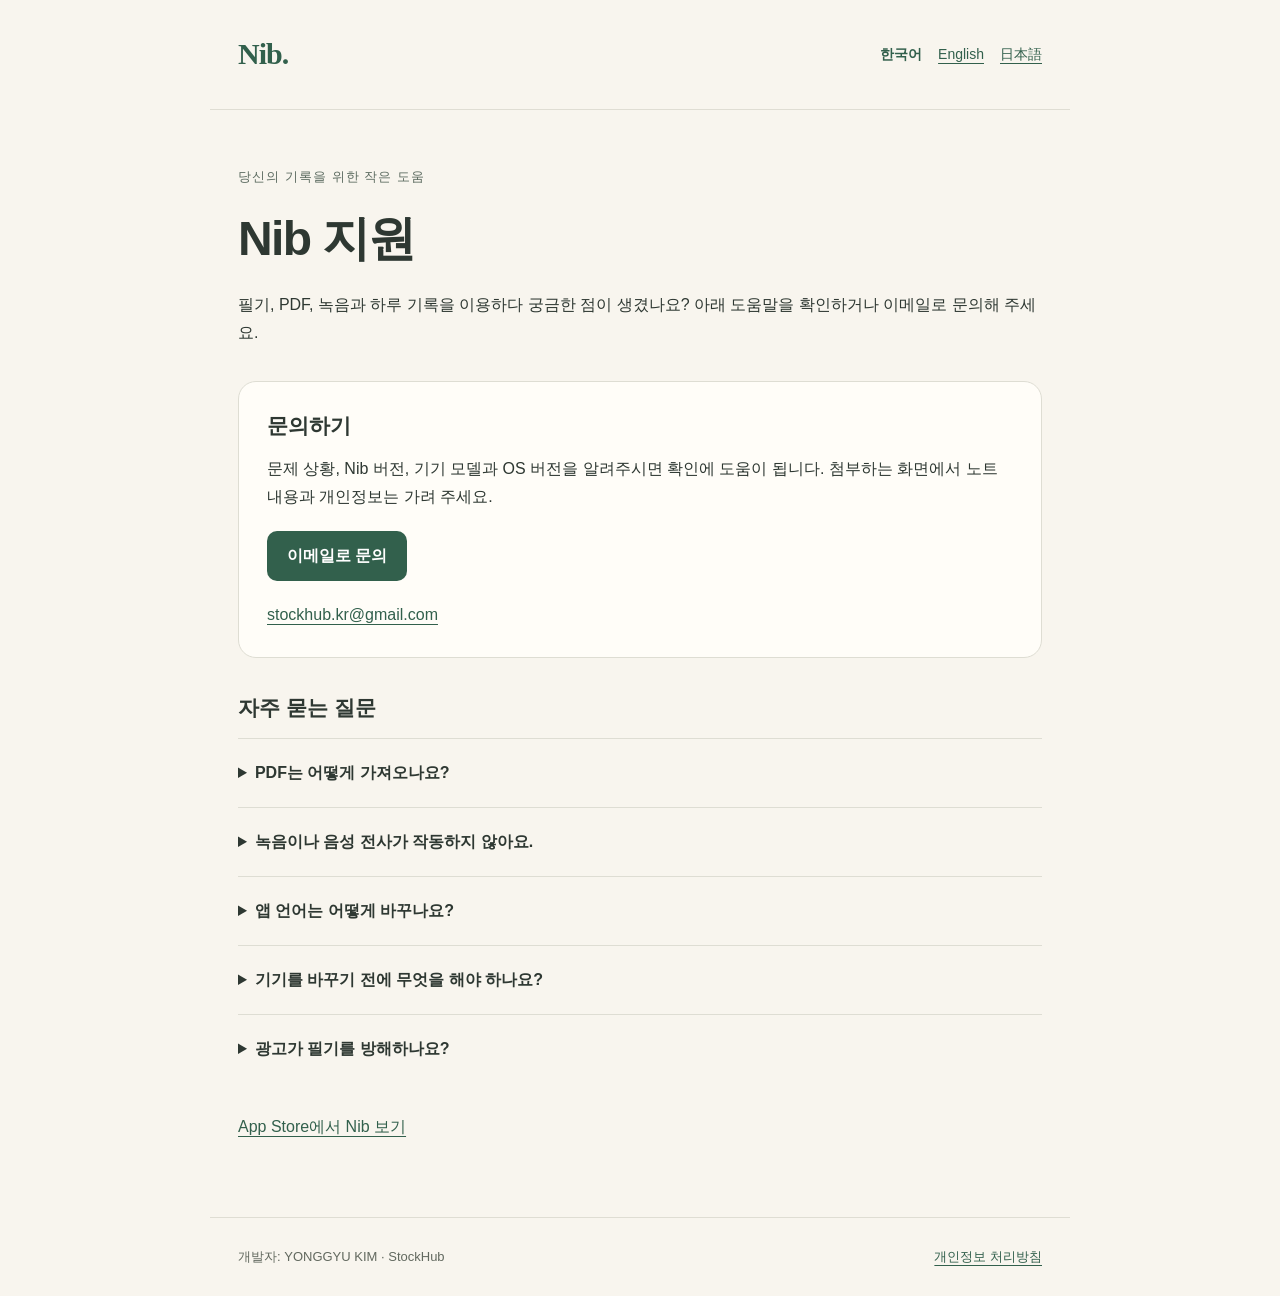
==== index.html @ 7907a246 "Add Nib support and privacy pages in Korean, English and Japanese" ====
<!doctype html>
<html lang="ko"><head><meta charset="utf-8"><meta name="viewport" content="width=device-width, initial-scale=1"><meta name="description" content="Nib 지원 — Nib"><title>Nib 지원</title><link rel="stylesheet" href="styles.css"></head><body><header><a class="brand" href="index.html">Nib<span aria-hidden="true">.</span></a><nav aria-label="Language"><a href="index.html" lang="ko" aria-current="page">한국어</a><a href="en.html" lang="en">English</a><a href="ja.html" lang="ja">日本語</a></nav></header><main class="support"><p class="eyebrow">당신의 기록을 위한 작은 도움</p><h1>Nib 지원</h1><p>필기, PDF, 녹음과 하루 기록을 이용하다 궁금한 점이 생겼나요? 아래 도움말을 확인하거나 이메일로 문의해 주세요.</p><section class="card"><h2>문의하기</h2><p>문제 상황, Nib 버전, 기기 모델과 OS 버전을 알려주시면 확인에 도움이 됩니다. 첨부하는 화면에서 노트 내용과 개인정보는 가려 주세요.</p><p><a href="mailto:stockhub.kr@gmail.com?subject=Nib%20Support" class="button">이메일로 문의</a></p><a href="mailto:stockhub.kr@gmail.com">stockhub.kr@gmail.com</a></section><section><h2>자주 묻는 질문</h2><details><summary>PDF는 어떻게 가져오나요?</summary><p>앱의 PDF 가져오기 기능에서 파일을 선택하세요. iCloud Drive 또는 파일 앱에 있는 문서를 선택하고, 필요한 페이지 범위를 지정할 수 있습니다.</p></details><details><summary>녹음이나 음성 전사가 작동하지 않아요.</summary><p>기기 설정에서 Nib의 마이크와 음성 인식 권한을 확인하세요. 음성 전사는 Apple 서비스, 선택한 언어, 네트워크 및 기기 지원 여부에 따라 이용 가능 여부가 달라질 수 있습니다.</p></details><details><summary>앱 언어는 어떻게 바꾸나요?</summary><p>Nib 설정에서 앱 언어를 변경하세요. 변경 후 앱을 다시 실행하면 새 언어가 반영됩니다.</p></details><details><summary>기기를 바꾸기 전에 무엇을 해야 하나요?</summary><p>기기 안의 데이터가 자동으로 다른 기기로 이전된다고 가정하지 마세요. 앱에서 제공되는 백업·내보내기 기능으로 사본을 저장하고, 파일이 정상적으로 열리는지 확인하세요.</p></details><details><summary>광고가 필기를 방해하나요?</summary><p>광고가 활성화된 버전에서는 라이브러리 하단 배너만 사용하도록 준비하고 있습니다. 필기 화면에는 광고를 배치하지 않습니다. 1.3.26에는 이 광고 기능이 포함되어 있지 않습니다.</p></details></section><p><a href="https://apps.apple.com/app/id6763570270">App Store에서 Nib 보기</a></p></main><footer><span>개발자: YONGGYU KIM · StockHub</span><a href="privacy.html">개인정보 처리방침</a></footer></body></html>
---- styles.css ----
*{box-sizing:border-box}html{color-scheme:light;background:#f8f5ee;color:#2e3832;font-family:-apple-system,BlinkMacSystemFont,"Segoe UI",sans-serif;line-height:1.75}body{margin:0}a{color:#32604c;text-underline-offset:4px}a:focus-visible,summary:focus-visible{outline:3px solid #8a4b18;outline-offset:5px}header,main,footer{max-width:860px;margin:auto;padding:28px}header{display:flex;justify-content:space-between;align-items:center;border-bottom:1px solid #dfddd3;gap:20px}.brand{font-family:Georgia,serif;font-size:30px;font-weight:bold;text-decoration:none;letter-spacing:-1px}nav{display:flex;gap:16px;flex-wrap:wrap;font-size:14px}nav a[aria-current=page]{font-weight:700;text-decoration:none}main{padding-top:56px;padding-bottom:56px}.eyebrow{font-size:13px;color:#5c6b60;letter-spacing:.08em}h1{font-size:clamp(32px,6vw,48px);line-height:1.3;letter-spacing:-.035em;margin:12px 0 20px}h2{font-size:21px;margin:0 0 14px;line-height:1.5}p{margin:0 0 20px}section{margin:30px 0}.card{border:1px solid #deddd3;border-radius:18px;background:#fffdf8;padding:28px;margin:34px 0}.button{display:inline-block;background:#32604c;color:white;padding:11px 20px;border-radius:10px;font-weight:600;text-decoration:none;max-width:100%;overflow-wrap:anywhere}.muted{font-size:14px;color:#62695f}details{border-top:1px solid #deddd3;padding:20px 0}summary{font-weight:650;cursor:pointer}details p{margin:12px 0 0}footer{border-top:1px solid #dfddd3;font-size:13px;color:#62695f;display:flex;justify-content:space-between;gap:20px;flex-wrap:wrap}.policy section{margin:36px 0}.policy .scope{border-left:3px solid #789080;padding-left:20px}.related{padding-left:22px}@media(max-width:520px){header,main,footer{padding:22px}header{align-items:flex-start}.brand{font-size:27px}nav{gap:12px;font-size:13px}main{padding-top:36px}.card{padding:22px}}
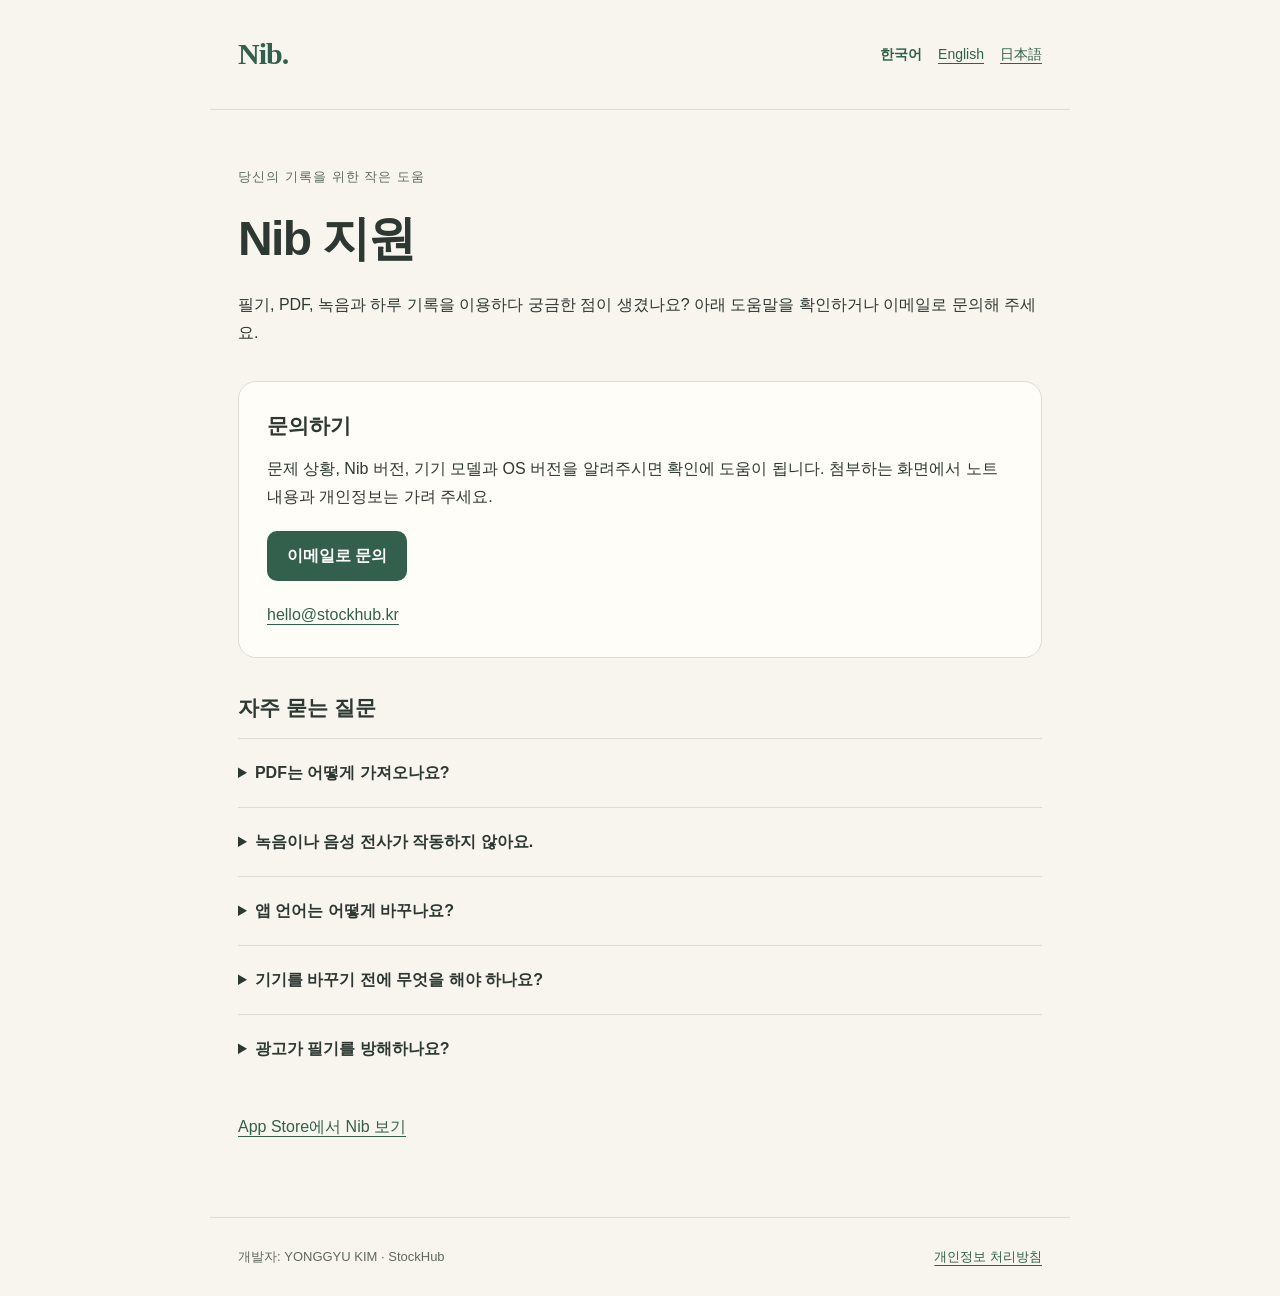
==== commit 7a352b04: "Use hello@stockhub.kr for Nib support and privacy contact" ====
--- a/index.html
+++ b/index.html
@@ -1,2 +1,2 @@
 <!doctype html>
-<html lang="ko"><head><meta charset="utf-8"><meta name="viewport" content="width=device-width, initial-scale=1"><meta name="description" content="Nib 지원 — Nib"><title>Nib 지원</title><link rel="stylesheet" href="styles.css"></head><body><header><a class="brand" href="index.html">Nib<span aria-hidden="true">.</span></a><nav aria-label="Language"><a href="index.html" lang="ko" aria-current="page">한국어</a><a href="en.html" lang="en">English</a><a href="ja.html" lang="ja">日本語</a></nav></header><main class="support"><p class="eyebrow">당신의 기록을 위한 작은 도움</p><h1>Nib 지원</h1><p>필기, PDF, 녹음과 하루 기록을 이용하다 궁금한 점이 생겼나요? 아래 도움말을 확인하거나 이메일로 문의해 주세요.</p><section class="card"><h2>문의하기</h2><p>문제 상황, Nib 버전, 기기 모델과 OS 버전을 알려주시면 확인에 도움이 됩니다. 첨부하는 화면에서 노트 내용과 개인정보는 가려 주세요.</p><p><a href="mailto:stockhub.kr@gmail.com?subject=Nib%20Support" class="button">이메일로 문의</a></p><a href="mailto:stockhub.kr@gmail.com">stockhub.kr@gmail.com</a></section><section><h2>자주 묻는 질문</h2><details><summary>PDF는 어떻게 가져오나요?</summary><p>앱의 PDF 가져오기 기능에서 파일을 선택하세요. iCloud Drive 또는 파일 앱에 있는 문서를 선택하고, 필요한 페이지 범위를 지정할 수 있습니다.</p></details><details><summary>녹음이나 음성 전사가 작동하지 않아요.</summary><p>기기 설정에서 Nib의 마이크와 음성 인식 권한을 확인하세요. 음성 전사는 Apple 서비스, 선택한 언어, 네트워크 및 기기 지원 여부에 따라 이용 가능 여부가 달라질 수 있습니다.</p></details><details><summary>앱 언어는 어떻게 바꾸나요?</summary><p>Nib 설정에서 앱 언어를 변경하세요. 변경 후 앱을 다시 실행하면 새 언어가 반영됩니다.</p></details><details><summary>기기를 바꾸기 전에 무엇을 해야 하나요?</summary><p>기기 안의 데이터가 자동으로 다른 기기로 이전된다고 가정하지 마세요. 앱에서 제공되는 백업·내보내기 기능으로 사본을 저장하고, 파일이 정상적으로 열리는지 확인하세요.</p></details><details><summary>광고가 필기를 방해하나요?</summary><p>광고가 활성화된 버전에서는 라이브러리 하단 배너만 사용하도록 준비하고 있습니다. 필기 화면에는 광고를 배치하지 않습니다. 1.3.26에는 이 광고 기능이 포함되어 있지 않습니다.</p></details></section><p><a href="https://apps.apple.com/app/id6763570270">App Store에서 Nib 보기</a></p></main><footer><span>개발자: YONGGYU KIM · StockHub</span><a href="privacy.html">개인정보 처리방침</a></footer></body></html>
+<html lang="ko"><head><meta charset="utf-8"><meta name="viewport" content="width=device-width, initial-scale=1"><meta name="description" content="Nib 지원 — Nib"><title>Nib 지원</title><link rel="stylesheet" href="styles.css"></head><body><header><a class="brand" href="index.html">Nib<span aria-hidden="true">.</span></a><nav aria-label="Language"><a href="index.html" lang="ko" aria-current="page">한국어</a><a href="en.html" lang="en">English</a><a href="ja.html" lang="ja">日本語</a></nav></header><main class="support"><p class="eyebrow">당신의 기록을 위한 작은 도움</p><h1>Nib 지원</h1><p>필기, PDF, 녹음과 하루 기록을 이용하다 궁금한 점이 생겼나요? 아래 도움말을 확인하거나 이메일로 문의해 주세요.</p><section class="card"><h2>문의하기</h2><p>문제 상황, Nib 버전, 기기 모델과 OS 버전을 알려주시면 확인에 도움이 됩니다. 첨부하는 화면에서 노트 내용과 개인정보는 가려 주세요.</p><p><a href="mailto:hello@stockhub.kr?subject=Nib%20Support" class="button">이메일로 문의</a></p><a href="mailto:hello@stockhub.kr">hello@stockhub.kr</a></section><section><h2>자주 묻는 질문</h2><details><summary>PDF는 어떻게 가져오나요?</summary><p>앱의 PDF 가져오기 기능에서 파일을 선택하세요. iCloud Drive 또는 파일 앱에 있는 문서를 선택하고, 필요한 페이지 범위를 지정할 수 있습니다.</p></details><details><summary>녹음이나 음성 전사가 작동하지 않아요.</summary><p>기기 설정에서 Nib의 마이크와 음성 인식 권한을 확인하세요. 음성 전사는 Apple 서비스, 선택한 언어, 네트워크 및 기기 지원 여부에 따라 이용 가능 여부가 달라질 수 있습니다.</p></details><details><summary>앱 언어는 어떻게 바꾸나요?</summary><p>Nib 설정에서 앱 언어를 변경하세요. 변경 후 앱을 다시 실행하면 새 언어가 반영됩니다.</p></details><details><summary>기기를 바꾸기 전에 무엇을 해야 하나요?</summary><p>기기 안의 데이터가 자동으로 다른 기기로 이전된다고 가정하지 마세요. 앱에서 제공되는 백업·내보내기 기능으로 사본을 저장하고, 파일이 정상적으로 열리는지 확인하세요.</p></details><details><summary>광고가 필기를 방해하나요?</summary><p>광고가 활성화된 버전에서는 라이브러리 하단 배너만 사용하도록 준비하고 있습니다. 필기 화면에는 광고를 배치하지 않습니다. 1.3.26에는 이 광고 기능이 포함되어 있지 않습니다.</p></details></section><p><a href="https://apps.apple.com/app/id6763570270">App Store에서 Nib 보기</a></p></main><footer><span>개발자: YONGGYU KIM · StockHub</span><a href="privacy.html">개인정보 처리방침</a></footer></body></html>
